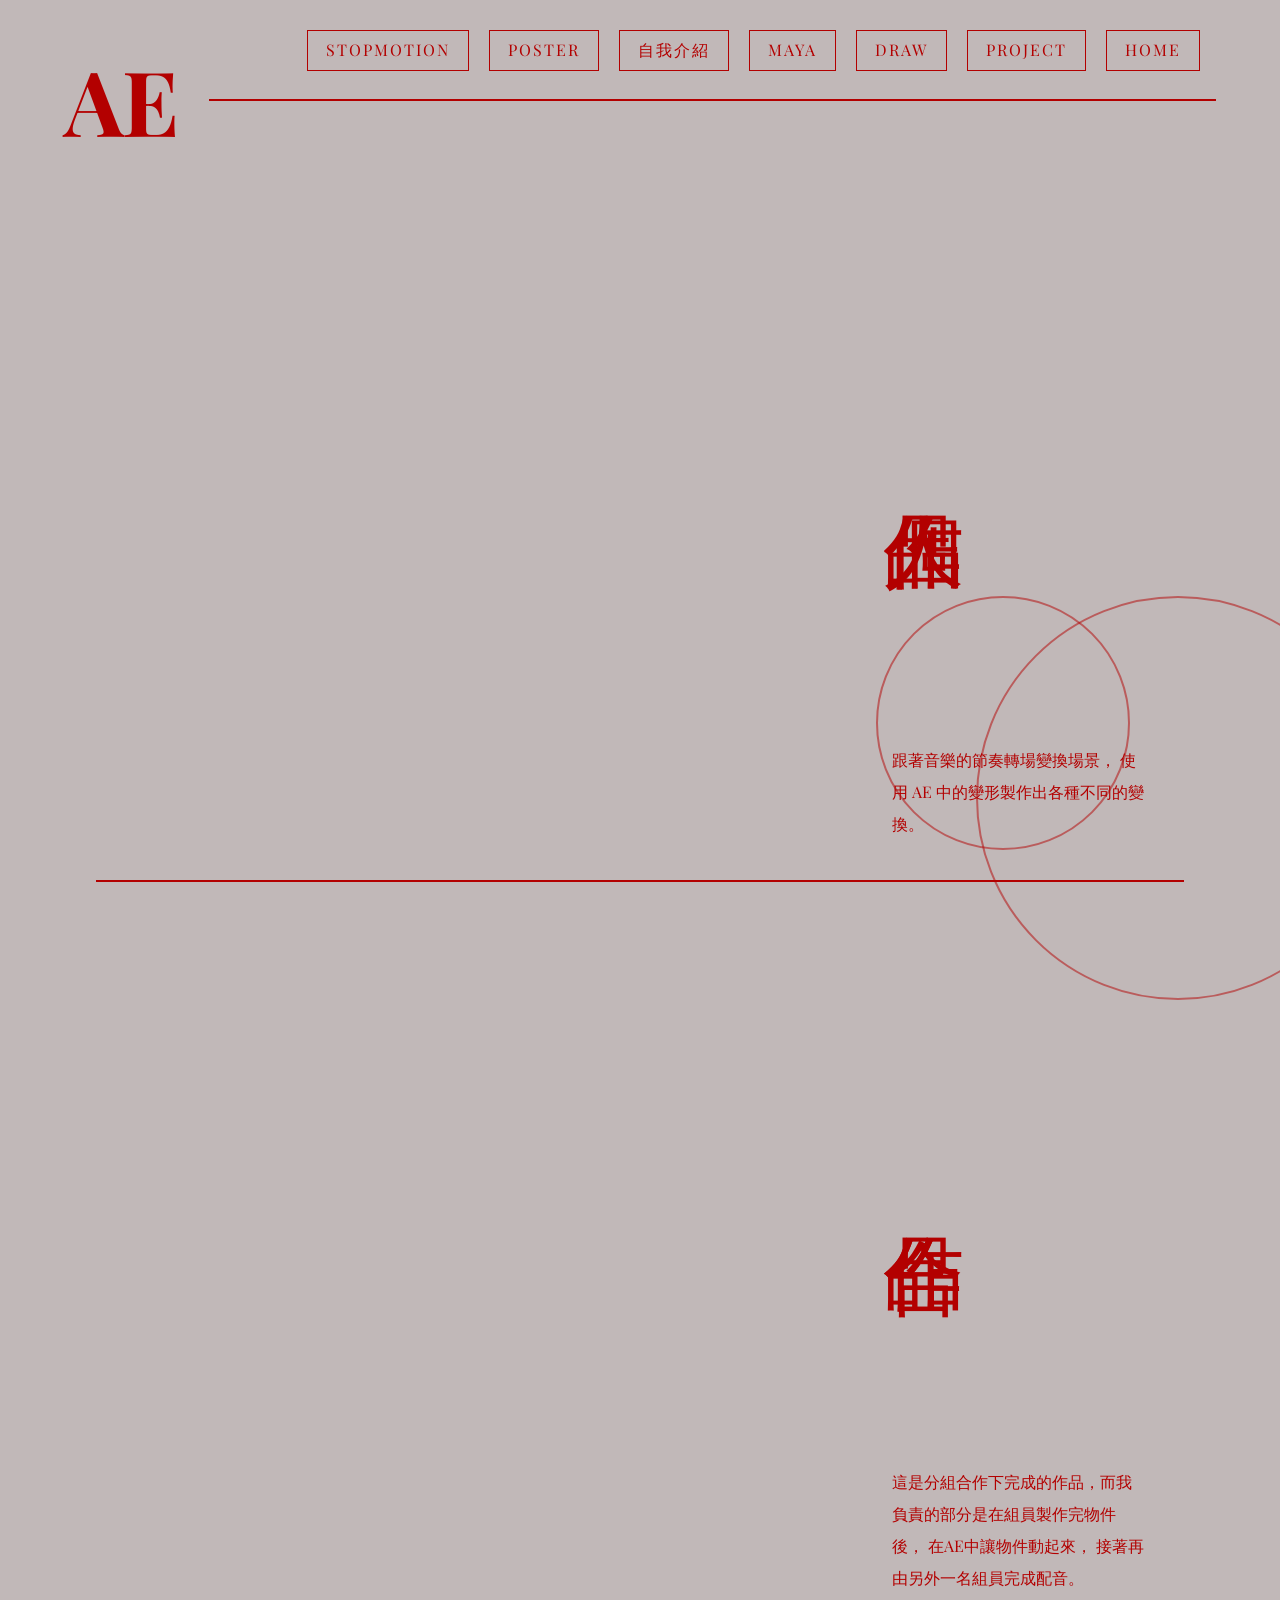
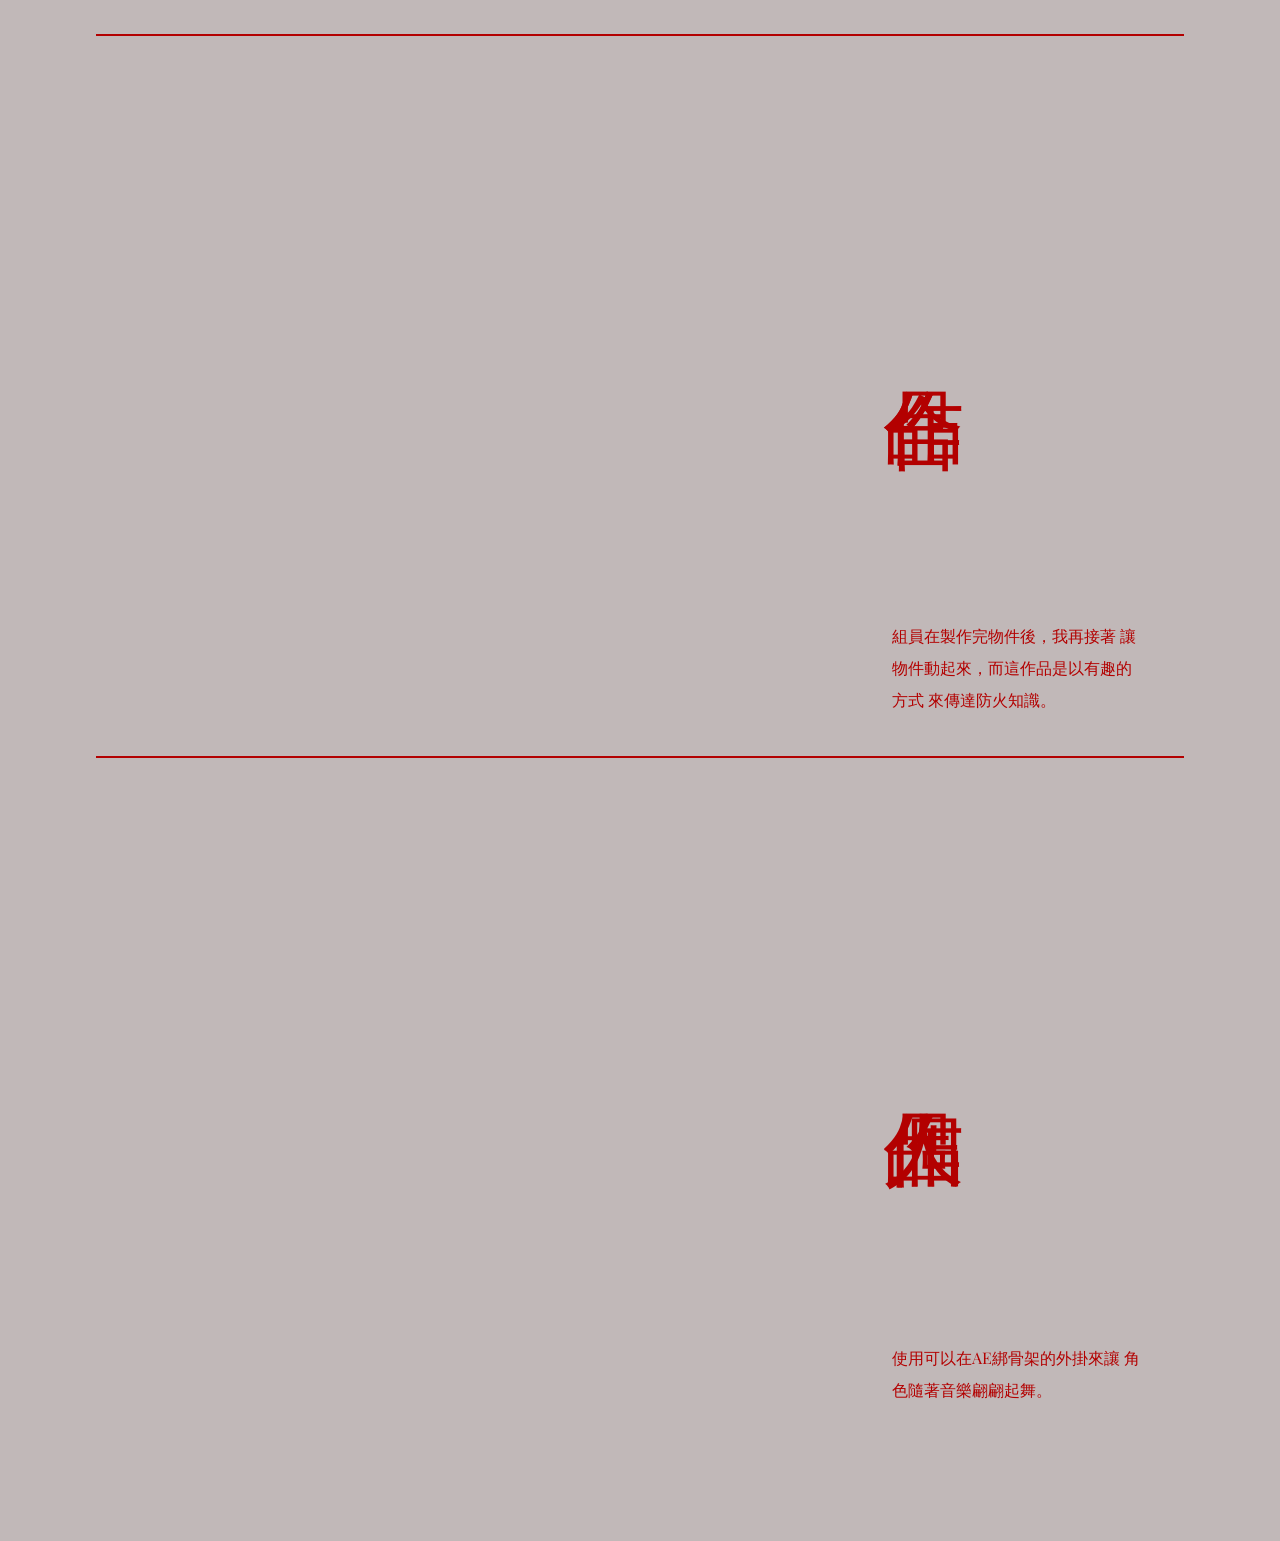
==== AE.html @ 9a97aafe "Add files via upload" ====
<!DOCTYPE html>
<html lang="zh-TW">
<head>
  <meta charset="UTF-8">
  <title>AE</title>
  <link rel="stylesheet" href="ae.css">

  <!-- 字體 -->
  <link href="https://fonts.googleapis.com/css2?family=Playfair+Display:wght@400;700&display=swap" rel="stylesheet">
</head>
<body>
<!-- 🔴 HERO -->
<section class="hero">

  <!-- 左側大標 -->
  <div class="hero-title">
    <h1>AE</h1>
  </div>

  <!-- 中間線 -->
  <div class="hero-line"></div>

  <!-- 右側按鈕 -->
  <nav class="nav">
    <a href="stopmotion.html">STOPMOTION</a>
    <a href="poster.html">POSTER</a>
    <a href="about.html">自我介紹</a>
    <a href="maya.html">MAYA</a>
    <a href="draw.html">DRAW</a>
    <a href="project.html">PROJECT</a>
    <a href="index.html">HOME</a>
  </nav>

</section>

<!-- 🧩 主內容 -->
<section class="container">

<!-- 作品區 -->
<section class="work">

  <!-- 左：影片 -->
  <div class="video-box hidden">
    <iframe 
      src="https://www.youtube.com/embed/4PZ0oF2d6Aw"
      title="YouTube video"
      allowfullscreen>
    </iframe>
  </div>

  <!-- 右：標題 -->
<div class="vertical-title hidden">
  <span>個人作品</span>
</div>

  <!-- 右下：介紹 -->
  <div class="description hidden">
    跟著音樂的節奏轉場變換場景，
    使用 AE 中的變形製作出各種不同的變換。
  </div>

  <!-- 分隔線 -->
<div class="divider hidden"></div>

  <!-- 左：影片 -->
  <div class="video-box hidden">
    <iframe 
      src="https://www.youtube.com/embed/fg_6-bmWLWU"
      title="YouTube video"
      allowfullscreen>
    </iframe>
  </div>

  <!-- 右：標題 -->
<div class="vertical-title hidden">
  <span>合作作品</span>
</div>

  <!-- 右下：介紹 -->
  <div class="description hidden">
    這是分組合作下完成的作品，而我
    負責的部分是在組員製作完物件後，
    在AE中讓物件動起來，
    接著再由另外一名組員完成配音。
  </div>

  <div class="divider hidden"></div>

  <!-- 左：影片 -->
  <div class="video-box hidden">
    <iframe 
      src="https://www.youtube.com/embed/Vt3WGtt7TPU"
      title="YouTube video"
      allowfullscreen>
    </iframe>
  </div>

  <!-- 右：標題 -->
<div class="vertical-title hidden">
  <span>合作作品</span>
</div>

  <!-- 右下：介紹 -->
  <div class="description hidden">
    組員在製作完物件後，我再接著
    讓物件動起來，而這作品是以有趣的方式
    來傳達防火知識。
  </div>

   <div class="divider hidden"></div>

  <!-- 左：影片 -->
  <div class="video-box hidden">
    <iframe 
      src="https://www.youtube.com/embed/Xq3_D_LBpa0"
      title="YouTube video"
      allowfullscreen>
    </iframe>
  </div>

  <!-- 右：標題 -->
<div class="vertical-title hidden">
  <span>個人作品</span>
</div>

  <!-- 右下：介紹 -->
  <div class="description hidden">
    使用可以在AE綁骨架的外掛來讓
    角色隨著音樂翩翩起舞。
  </div>

  

</section>


<!-- 裝飾圓 -->
<div class="circle big"></div>
<div class="circle small"></div>



<button class="top-btn">↑</button>

<script>

// 浮現動畫
const hiddenElements = document.querySelectorAll('.hidden');

const observer = new IntersectionObserver((entries) => {

  entries.forEach((entry) => {

    if (entry.isIntersecting) {
      entry.target.classList.add('show');
    }

  });

});

hiddenElements.forEach((el) => observer.observe(el));


// 回頂部按鈕
const topBtn = document.querySelector('.top-btn');

window.addEventListener('scroll', () => {

  if (window.scrollY > 300) {
    topBtn.style.opacity = '1';
    topBtn.style.pointerEvents = 'auto';
  }

  else {
    topBtn.style.opacity = '0';
    topBtn.style.pointerEvents = 'none';
  }

});

// 平滑回頂部
topBtn.addEventListener('click', () => {

  window.scrollTo({
    top: 0,
    behavior: 'smooth'
  });

});

</script>

</script>

</body>
</html>
---- ae.css ----
html {
  scroll-behavior: smooth;
}

body {
  margin: 0;
  background: #c1b8b8;
  font-family: 'Playfair Display', serif;
  overflow-x: hidden;
}

.hero h1 {
  font-size: 80px;
  color: #b30000;
}


/* 作品區 */
.work {
  width: 85%;
  margin: auto;

   padding-bottom: 15vh;

  display: grid;
  grid-template-columns: 3fr 1fr;
  gap: 40px;

  align-items: center;
}

/* 影片 */
.video-box iframe {
  width: 100%;
  height: 500px;
  border: none;
}

/* 直式標題 */
.vertical-title {
  writing-mode: vertical-rl;

  font-size: 80px;
  color: #b30000;

  border-left: 8px solid #b30000;
  padding-left: 20px;
}

.vertical-title span {
  position: relative;
  left: -160px; /* 文字往左 */
}

/* 介紹 */
.description {
  grid-column: 2;

  color: #b30000;
  line-height: 2;
}

/* 裝飾圓 */
.circle {
  position: fixed;
  border: 2px solid #b30000;
  border-radius: 50%;
  opacity: 0.5;
}

.big {
  width: 400px;
  height: 400px;
  right: -100px;
  bottom: -100px;
}

.small {
  width: 250px;
  height: 250px;
  right: 150px;
  bottom: 50px;
}

/* HERO */
.hero {
  width: 90%;
  margin: 40px auto;

  display: flex;
  align-items: center;
  gap: 30px;
}


/* 左邊標題 */
.hero-title h1 {
  font-size: 90px;
  color: #b30000;
  margin: 0;

  font-family: 'Playfair Display', serif;
}

/* 中間紅線 */
.hero-line {
  flex: 1;
  height: 2px;
  background: #b30000;
}

/* 右邊導覽 */
.nav {
  position: absolute;
  top: 30px;
  right: 80px;

  display: flex;
  gap: 20px; /* 按鈕間距 */
  
   margin-bottom: 8px;
}

.nav a {
  text-decoration: none;
  color: #b30000;

  font-size: 16px;
  letter-spacing: 2px;

  border: 1px solid #b30000;
  padding: 8px 18px;

  transition: 0.3s;
}

.nav a:hover {
  background: #b30000;
  color: white;
}

/* 分隔線 */
.divider {
  grid-column: 1 / 4;
  height: 2px;
  background: #b30000;
}

/* 初始狀態 */
.hidden {
  opacity: 0;
  transform: translateY(80px);

  transition:
    opacity 1s ease,
    transform 1s ease;
}

/* 出現後 */
.show {
  opacity: 1;
  transform: translateY(0);
}

.divider.hidden {
  opacity: 1;

  transform: scaleX(0);
  transform-origin: left;
}

.divider.show {
  transform: scaleX(1);
}


.top-btn {
  position: fixed;

  right: 40px;
  bottom: 40px;

  width: 55px;
  height: 55px;

  border: 2px solid #b30000;
  border-radius: 50%;

  color: #b30000;
  text-decoration: none;

  display: flex;
  justify-content: center;
  align-items: center;

  font-size: 28px;

  transition: 0.3s;

  background: rgba(255,255,255,0.5);

  backdrop-filter: blur(5px);

  z-index: 999;

  opacity: 0;
  pointer-events: none;

   cursor: pointer;
}

.top-btn:hover {
  background: #b30000;
  color: white;

  transform: translateY(-5px);
}
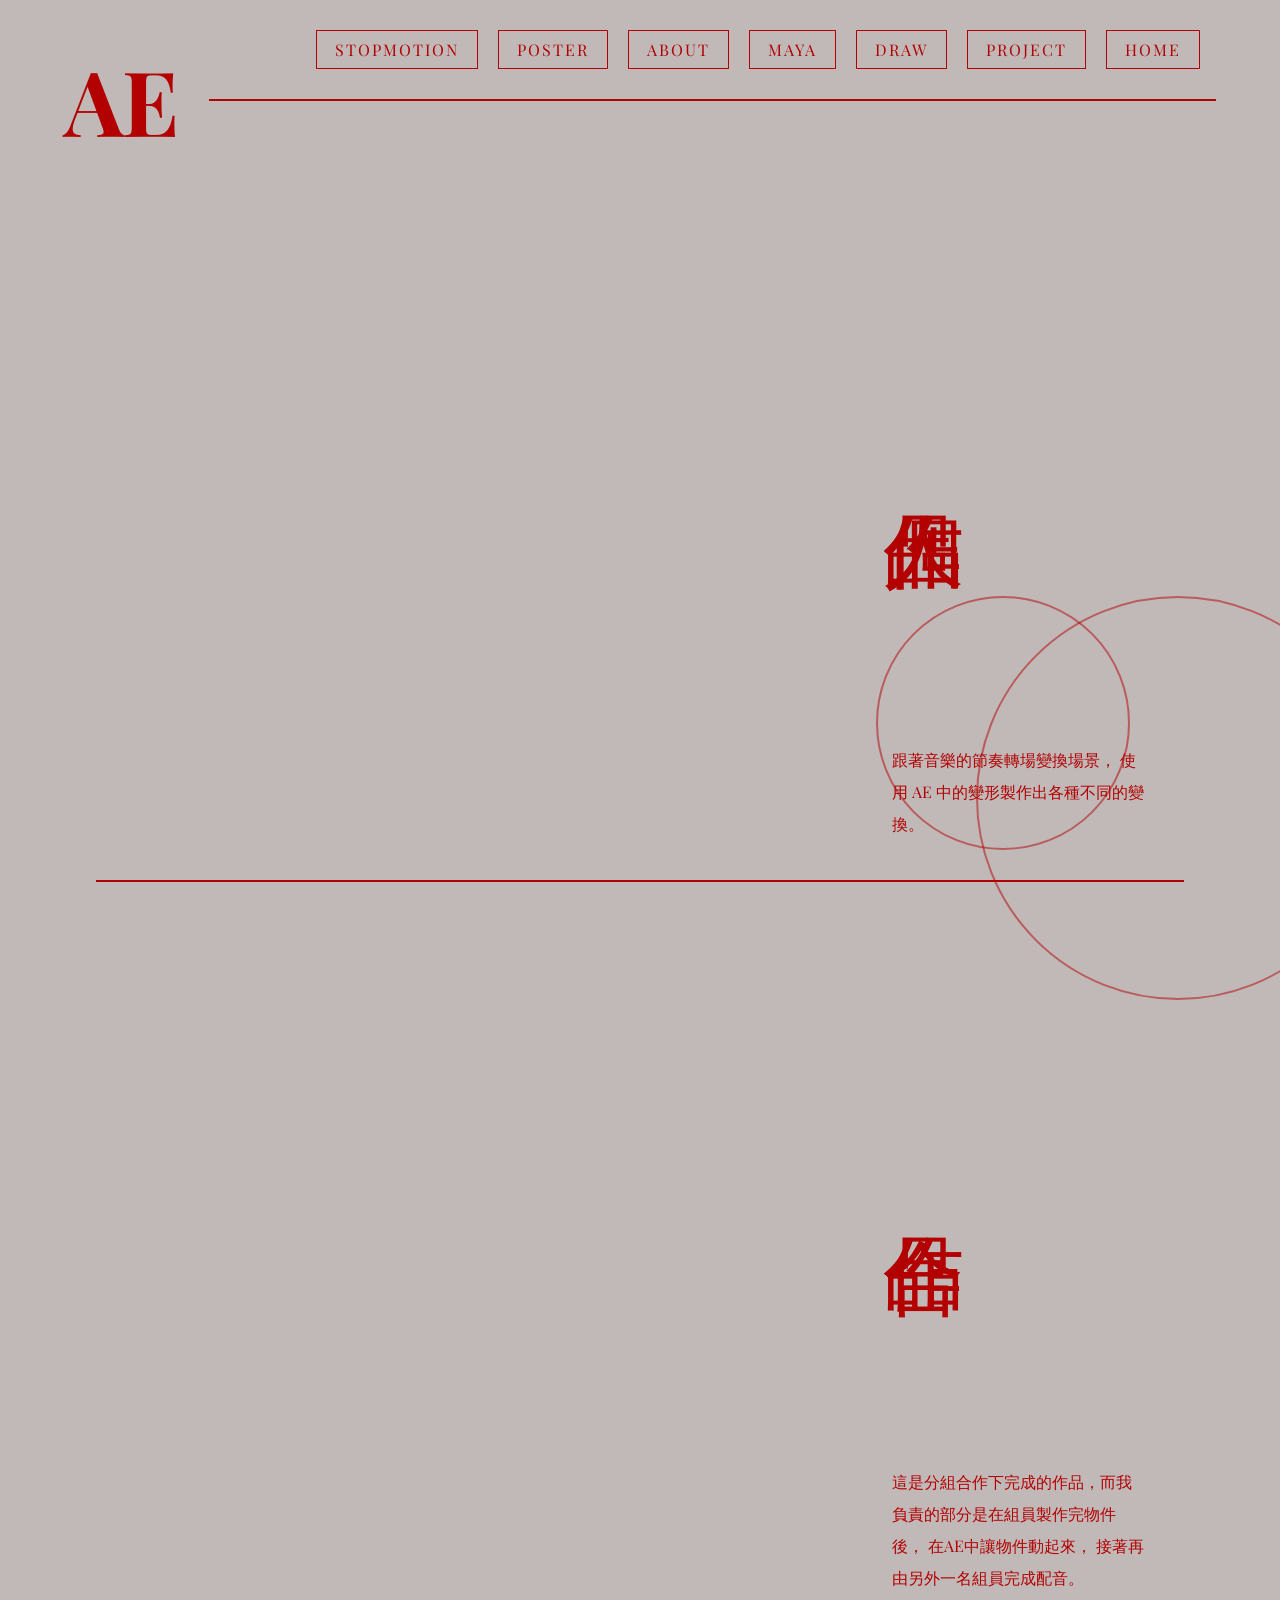
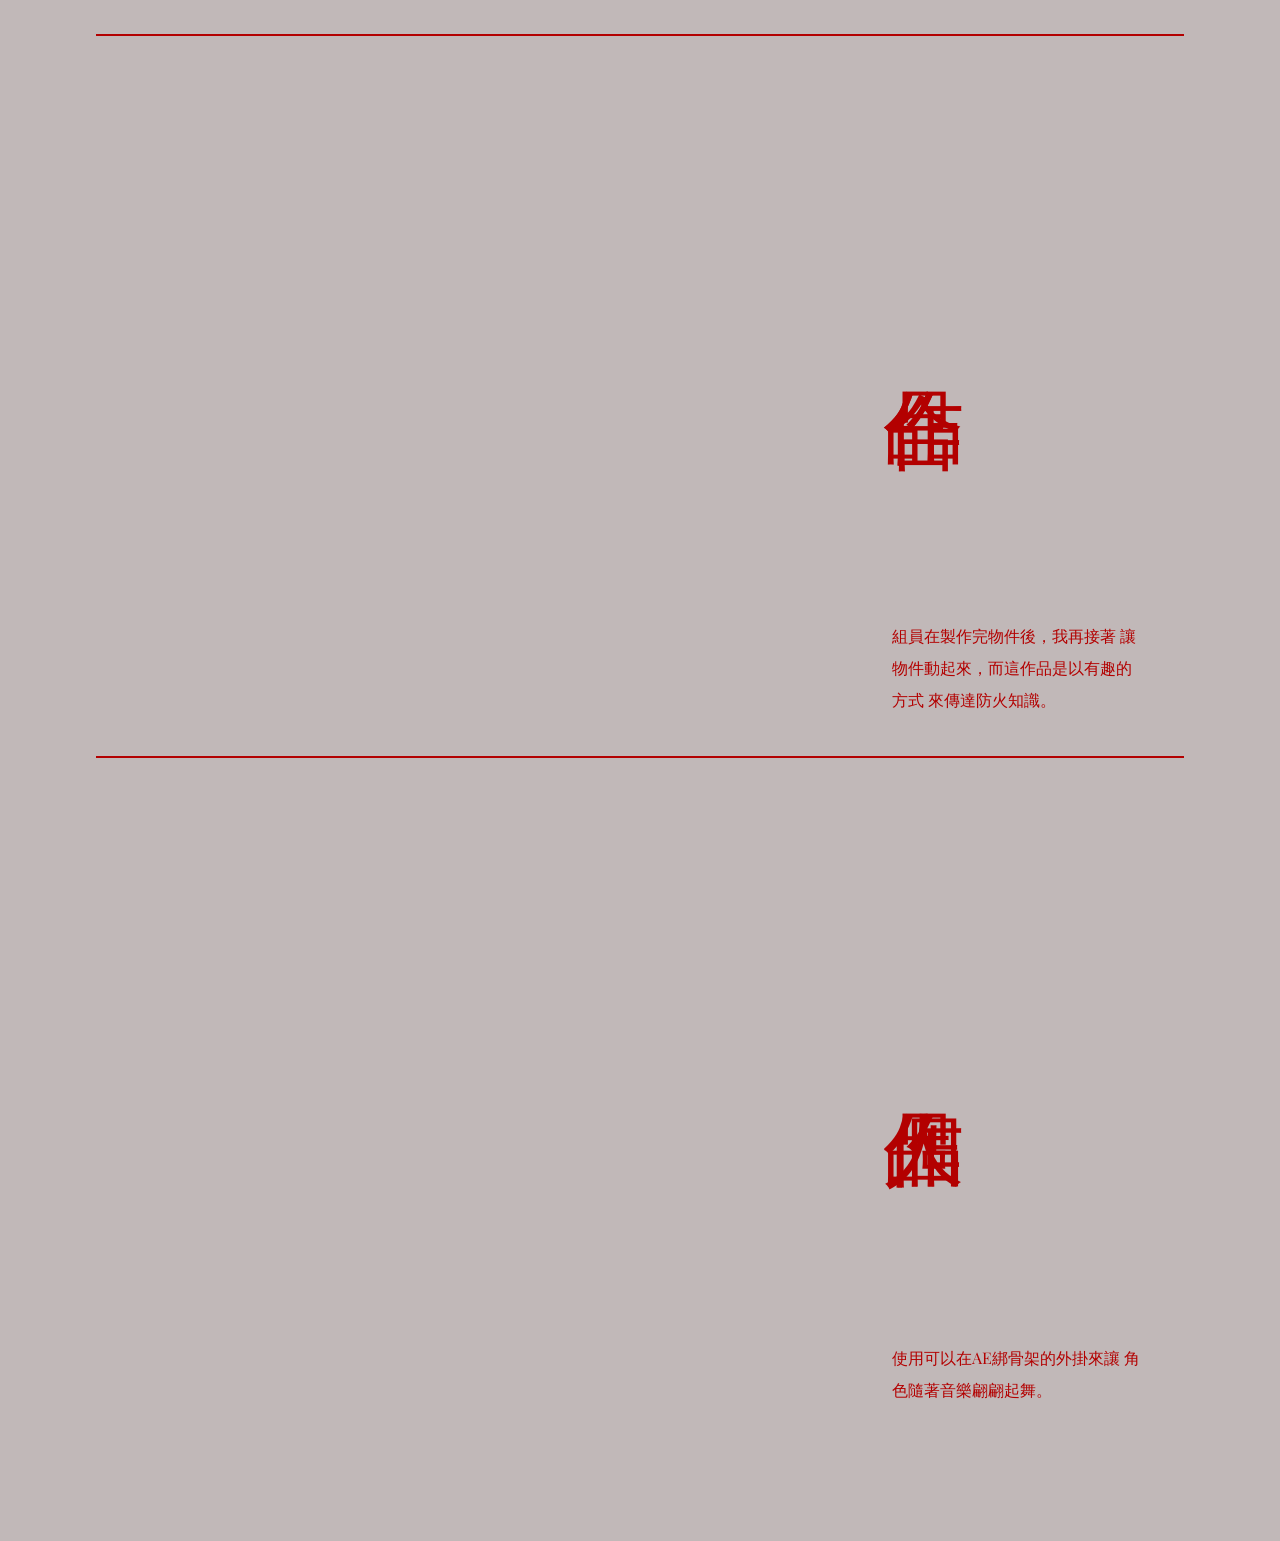
==== commit fbd38cce: "Update AE.html" ====
--- a/AE.html
+++ b/AE.html
@@ -24,8 +24,8 @@
   <nav class="nav">
     <a href="stopmotion.html">STOPMOTION</a>
     <a href="poster.html">POSTER</a>
-    <a href="about.html">自我介紹</a>
-    <a href="maya.html">MAYA</a>
+    <a href="about.html">ABOUT</a>
+    <a href="MAYA.html">MAYA</a>
     <a href="draw.html">DRAW</a>
     <a href="project.html">PROJECT</a>
     <a href="index.html">HOME</a>
@@ -194,4 +194,4 @@
 </script>
 
 </body>
-</html>+</html>
